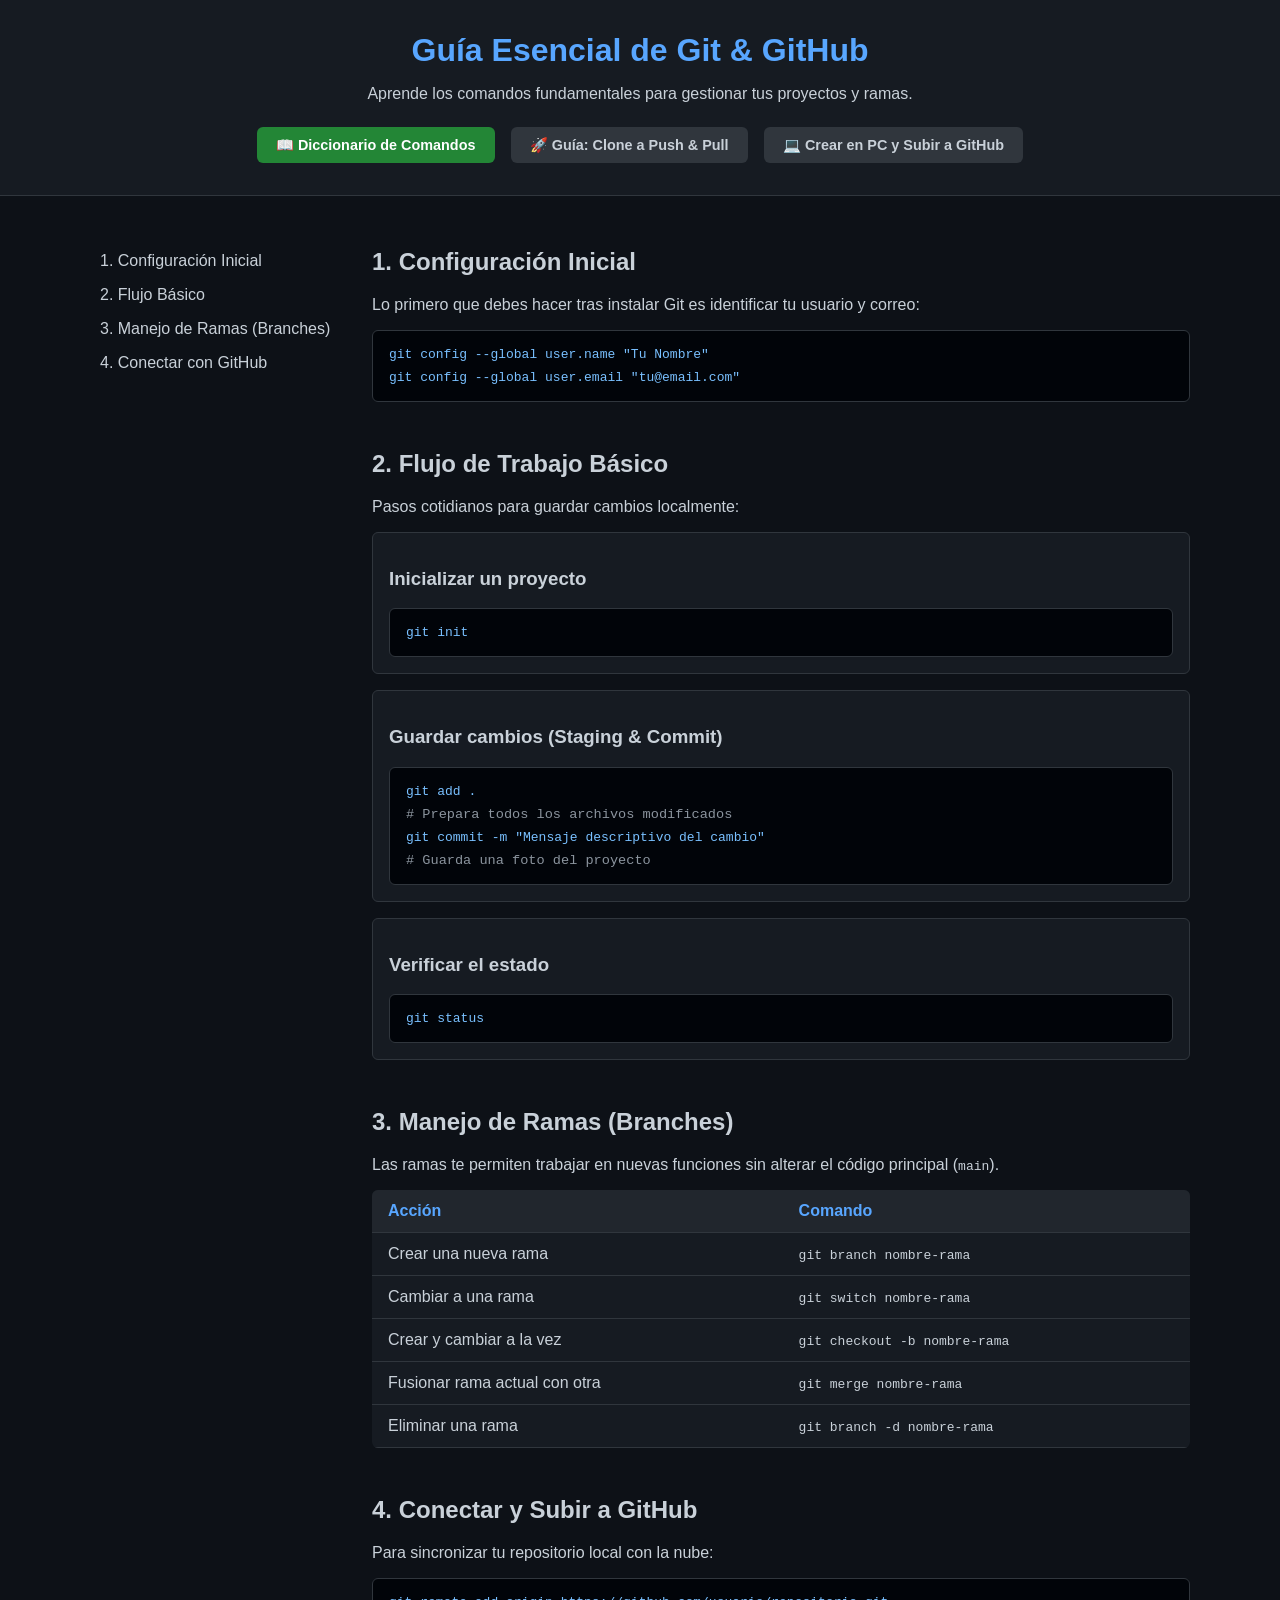
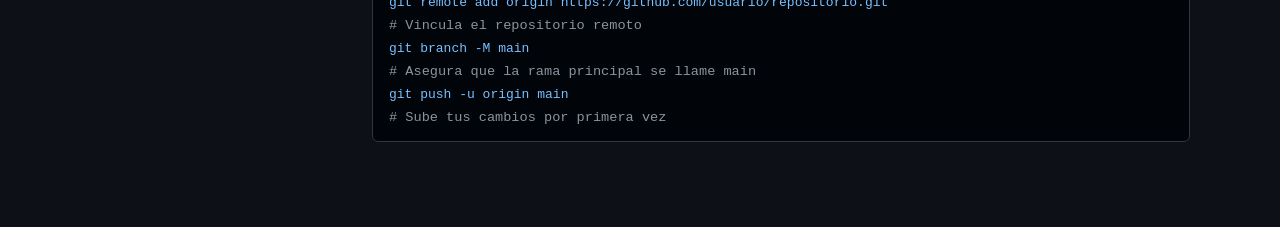
==== index.html @ c0dbb065 "Primer commit: Estructura base de la pagina" ====
<!DOCTYPE html>
<html lang="es">

<head>
    <meta charset="UTF-8">
    <meta name="viewport" content="width=device-width, initial-scale=1.0">
    <title>Guía Rápida de Git & GitHub</title>
    <link rel="stylesheet" href="styles.css">
</head>

<body>

    <header>
        <h1>Guía Esencial de Git & GitHub</h1>
        <p>Aprende los comandos fundamentales para gestionar tus proyectos y ramas.</p>

        <!-- Nuevos botones de navegación -->
        <div class="header-nav">
            <a href="comandos.html" class="btn btn-primary">📖 Diccionario de Comandos</a>
            <a href="flujo-completo.html" class="btn btn-secondary">🚀 Guía: Clone a Push & Pull</a>
            <a href="crear-y-subir.html" class="btn btn-secondary">💻 Crear en PC y Subir a GitHub</a>
        </div>
    </header>

    <div class="container">
        <!-- Navegación lateral -->
        <nav class="sidebar">
            <ul>
                <li><a href="#instalacion">1. Configuración Inicial</a></li>
                <li><a href="#flujo-basico">2. Flujo Básico</a></li>
                <li><a href="#ramas">3. Manejo de Ramas (Branches)</a></li>
                <li><a href="#remote">4. Conectar con GitHub</a></li>
            </ul>
        </nav>

        <!-- Contenido principal -->
        <main class="content">

            <section id="instalacion">
                <h2>1. Configuración Inicial</h2>
                <p>Lo primero que debes hacer tras instalar Git es identificar tu usuario y correo:</p>
                <div class="code-block">
                    <code>git config --global user.name "Tu Nombre"</code>
                    <code>git config --global user.email "tu@email.com"</code>
                </div>
            </section>

            <section id="flujo-basico">
                <h2>2. Flujo de Trabajo Básico</h2>
                <p>Pasos cotidianos para guardar cambios localmente:</p>

                <div class="card">
                    <h3>Inicializar un proyecto</h3>
                    <div class="code-block"><code>git init</code></div>
                </div>

                <div class="card">
                    <h3>Guardar cambios (Staging & Commit)</h3>
                    <div class="code-block">
                        <code>git add .</code>
                        <span class="comment"># Prepara todos los archivos modificados</span>
                        <code>git commit -m "Mensaje descriptivo del cambio"</code>
                        <span class="comment"># Guarda una foto del proyecto</span>
                    </div>
                </div>

                <div class="card">
                    <h3>Verificar el estado</h3>
                    <div class="code-block"><code>git status</code></div>
                </div>
            </section>

            <section id="ramas">
                <h2>3. Manejo de Ramas (Branches)</h2>
                <p>Las ramas te permiten trabajar en nuevas funciones sin alterar el código principal
                    (<code>main</code>).</p>

                <table>
                    <thead>
                        <tr>
                            <th>Acción</th>
                            <th>Comando</th>
                        </tr>
                    </thead>
                    <tbody>
                        <tr>
                            <td>Crear una nueva rama</td>
                            <td><code>git branch nombre-rama</code></td>
                        </tr>
                        <tr>
                            <td>Cambiar a una rama</td>
                            <td><code>git switch nombre-rama</code></td>
                        </tr>
                        <tr>
                            <td>Crear y cambiar a la vez</td>
                            <td><code>git checkout -b nombre-rama</code></td>
                        </tr>
                        <tr>
                            <td>Fusionar rama actual con otra</td>
                            <td><code>git merge nombre-rama</code></td>
                        </tr>
                        <tr>
                            <td>Eliminar una rama</td>
                            <td><code>git branch -d nombre-rama</code></td>
                        </tr>
                    </tbody>
                </table>
            </section>

            <section id="remote">
                <h2>4. Conectar y Subir a GitHub</h2>
                <p>Para sincronizar tu repositorio local con la nube:</p>
                <div class="code-block">
                    <code>git remote add origin https://github.com/usuario/repositorio.git</code>
                    <span class="comment"># Vincula el repositorio remoto</span>
                    <code>git branch -M main</code>
                    <span class="comment"># Asegura que la rama principal se llame main</span>
                    <code>git push -u origin main</code>
                    <span class="comment"># Sube tus cambios por primera vez</span>
                </div>
            </section>

        </main>
    </div>

</body>

</html>
---- styles.css ----
:root {
    --bg-color: #0d1117;
    --panel-bg: #161b22;
    --border-color: #30363d;
    --text-color: #c9d1d9;
    --accent-color: #58a6ff;
    --code-bg: #010409;
}

body {
    font-family: -apple-system, BlinkMacSystemFont, "Segoe UI", Roboto, sans-serif;
    background-color: var(--bg-color);
    color: var(--text-color);
    margin: 0;
    padding: 0;
}

header {
    background-color: var(--panel-bg);
    padding: 2rem;
    text-align: center;
    border-bottom: 1px solid var(--border-color);
}

header h1 {
    margin: 0;
    color: var(--accent-color);
}

.container {
    display: flex;
    max-width: 1100px;
    margin: 2rem auto;
    gap: 2rem;
    padding: 0 1rem;
}

.sidebar {
    width: 250px;
    position: sticky;
    top: 2rem;
    height: fit-content;
}

.sidebar ul {
    list-style: none;
    padding: 0;
}

.sidebar a {
    color: var(--text-color);
    text-decoration: none;
    display: block;
    padding: 0.5rem 0;
    border-left: 2px solid transparent;
    padding-left: 0.5rem;
}

.sidebar a:hover {
    color: var(--accent-color);
    border-left-color: var(--accent-color);
}

.content {
    flex: 1;
}

section {
    margin-bottom: 3rem;
}

.code-block {
    background-color: var(--code-bg);
    border: 1px solid var(--border-color);
    border-radius: 6px;
    padding: 1rem;
    font-family: monospace;
    display: flex;
    flex-direction: column;
    gap: 0.5rem;
}

.code-block code {
    color: #79c0ff;
}

.comment {
    color: #8b949e;
    font-size: 0.85rem;
}

.card {
    background-color: var(--panel-bg);
    border: 1px solid var(--border-color);
    border-radius: 6px;
    padding: 1rem;
    margin-bottom: 1rem;
}

table {
    width: 100%;
    border-collapse: collapse;
    background-color: var(--panel-bg);
    border-radius: 6px;
    overflow: hidden;
}

th, td {
    padding: 0.75rem 1rem;
    text-align: left;
    border-bottom: 1px solid var(--border-color);
}

th {
    background-color: #21262d;
    color: var(--accent-color);
}

/* Botones de navegación */
.header-nav {
    margin-top: 1.5rem;
    display: flex;
    justify-content: center;
    gap: 1rem;
    flex-wrap: wrap;
}

.btn {
    padding: 0.6rem 1.2rem;
    border-radius: 6px;
    text-decoration: none;
    font-weight: 600;
    font-size: 0.9rem;
    transition: background-color 0.2s ease;
}

.btn-primary {
    background-color: #238636;
    color: #ffffff;
}

.btn-primary:hover {
    background-color: #2ea043;
}

.btn-secondary {
    background-color: var(--border-color);
    color: var(--text-color);
}

.btn-secondary:hover {
    background-color: #484f58;
}

/* Layout de página completa */
.container-single {
    max-width: 850px;
    margin: 2rem auto;
    padding: 0 1rem;
}

/* Tarjetas paso a paso */
.step-card {
    background-color: var(--panel-bg);
    border: 1px solid var(--border-color);
    border-radius: 8px;
    padding: 1.5rem;
    margin-bottom: 2rem;
    position: relative;
}

.step-number {
    background-color: var(--accent-color);
    color: #000;
    font-weight: bold;
    padding: 0.2rem 0.6rem;
    border-radius: 4px;
    font-size: 0.8rem;
    text-transform: uppercase;
}
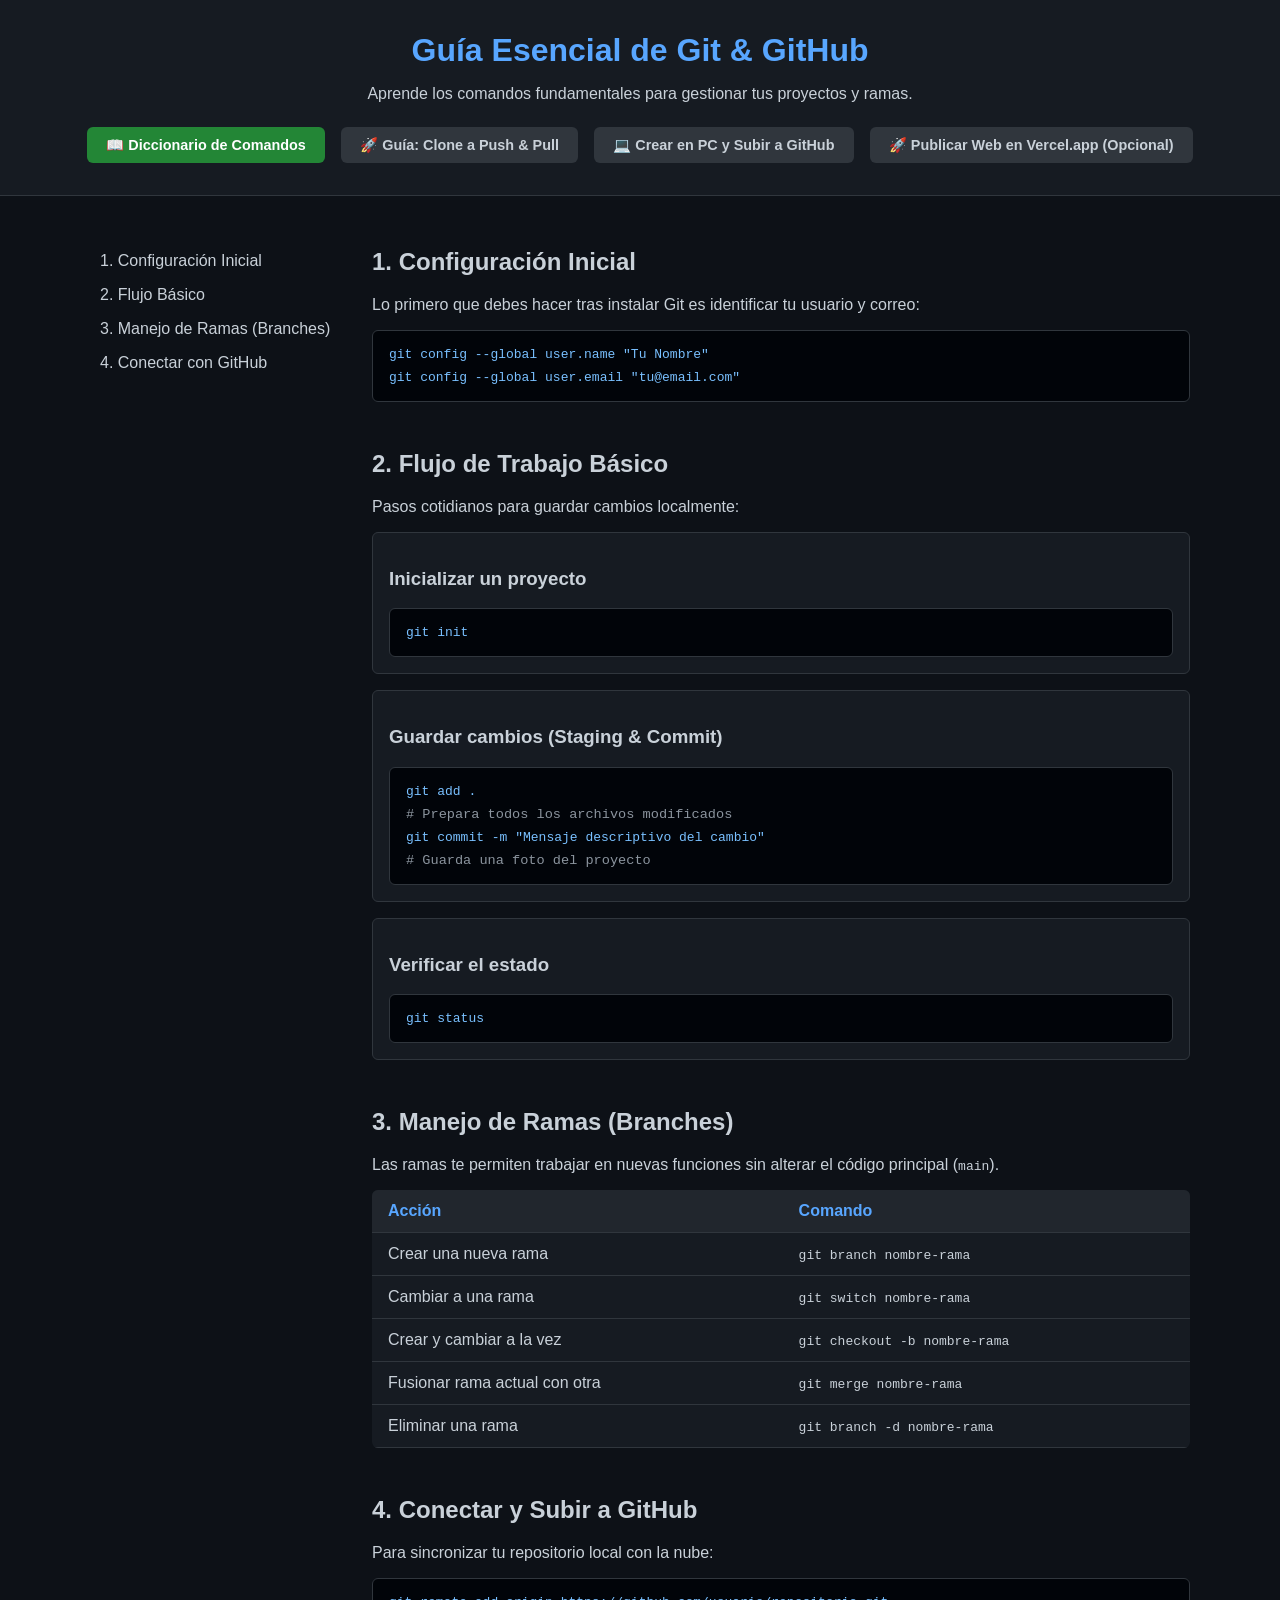
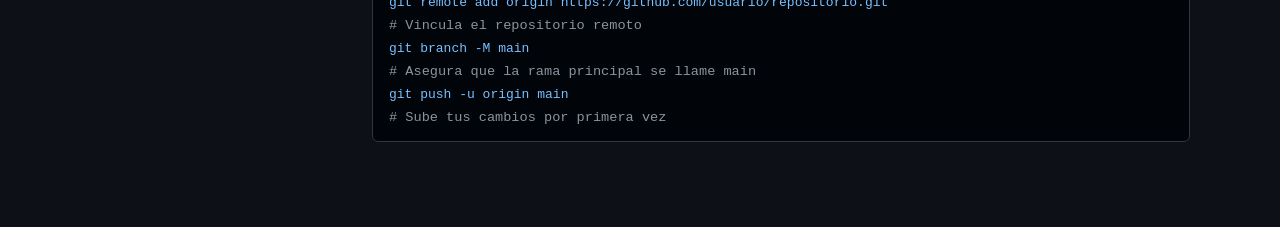
==== commit 5aa2eca2: "Desarrollo de la plantilla del uso de Vercel Se creo la plantilla basica del uso de despliegue de ve" ====
--- a/index.html
+++ b/index.html
@@ -17,8 +17,9 @@
         <!-- Nuevos botones de navegación -->
         <div class="header-nav">
             <a href="comandos.html" class="btn btn-primary">📖 Diccionario de Comandos</a>
-            <a href="flujo-completo.html" class="btn btn-secondary">🚀 Guía: Clone a Push & Pull</a>
+            <a href="clone-y-subir.html" class="btn btn-secondary">🚀 Guía: Clone a Push & Pull</a>
             <a href="crear-y-subir.html" class="btn btn-secondary">💻 Crear en PC y Subir a GitHub</a>
+            <a href="despliegue-vercel.html" class="btn btn-secondary">🚀 Publicar Web en Vercel.app (Opcional)</a>
         </div>
     </header>
 
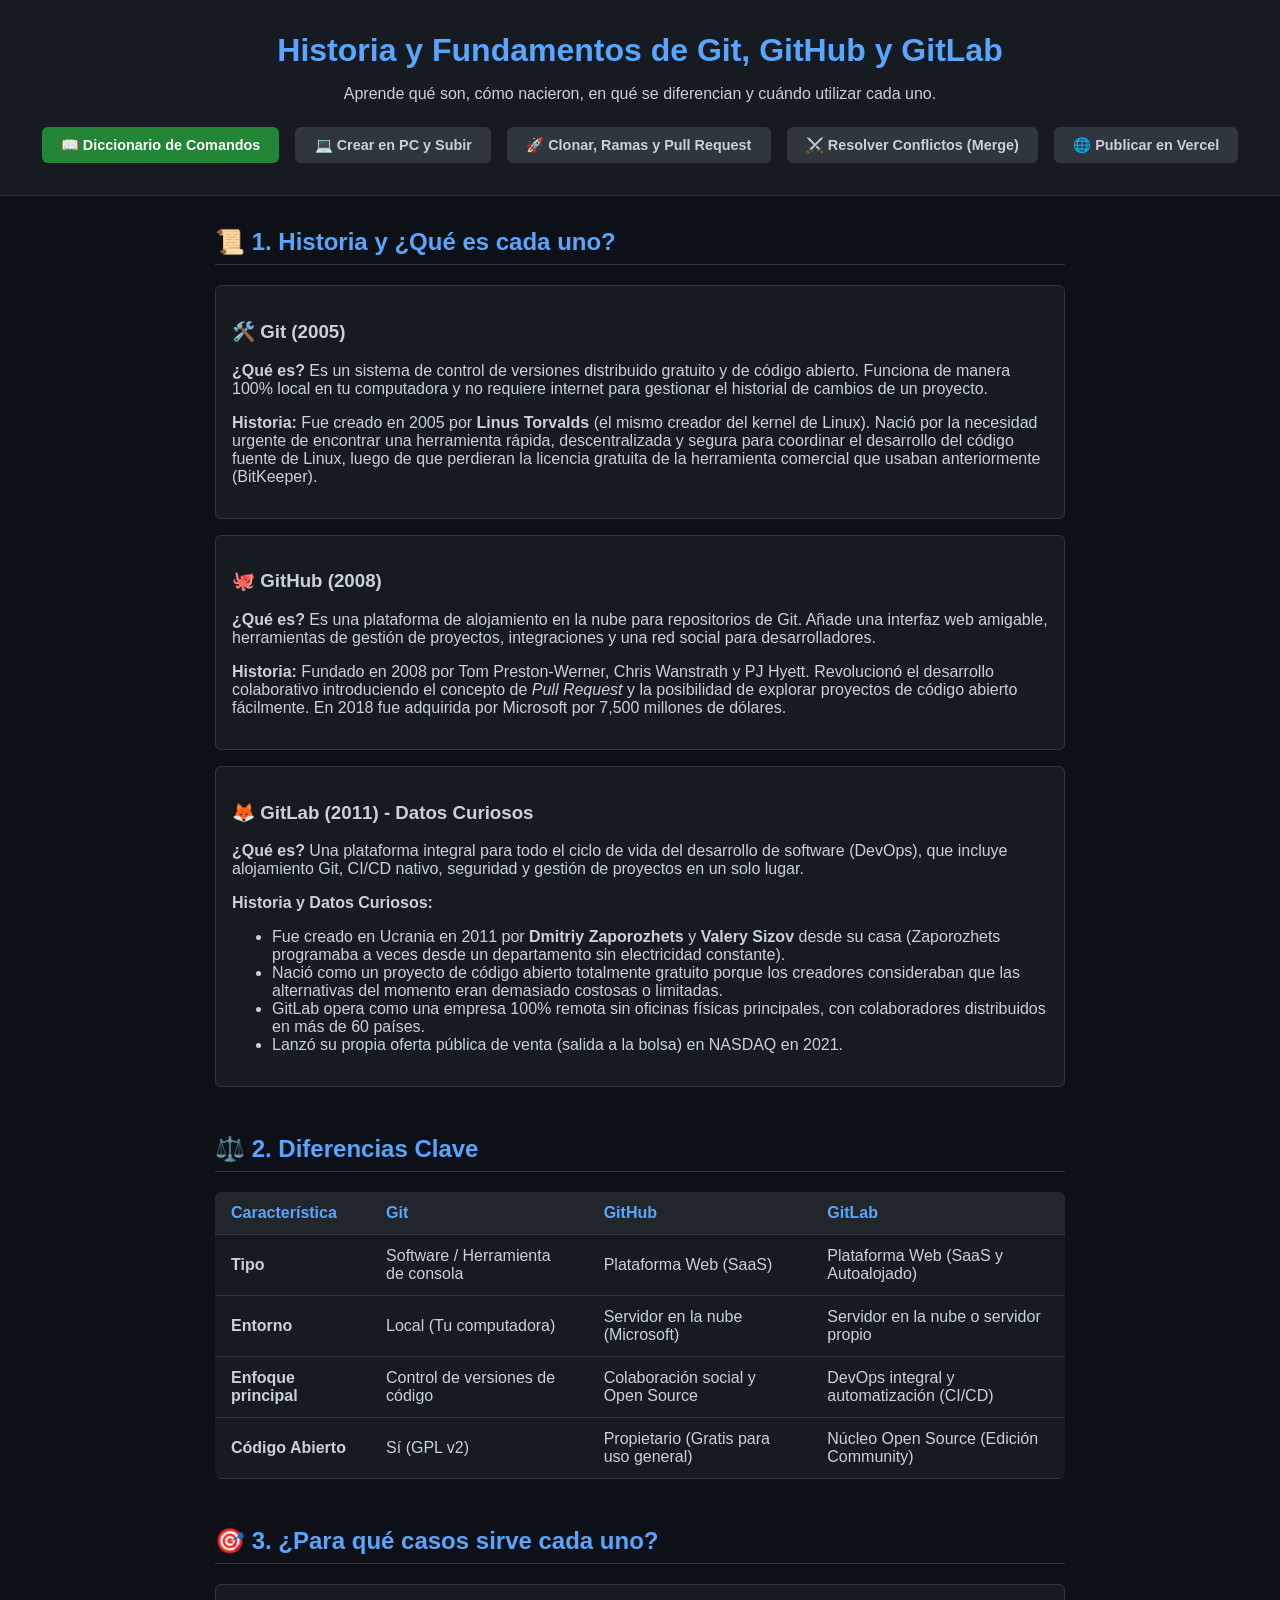
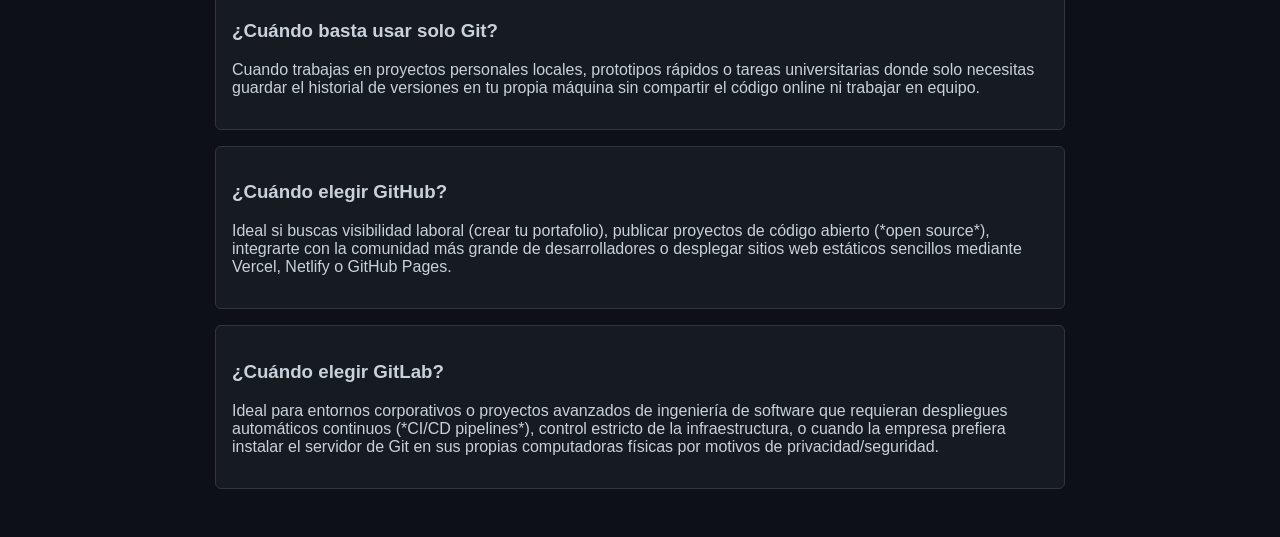
==== commit 71dbc2ad: "Desarrollo de la la platilla de conflictos a la hora de hacer Merge" ====
--- a/index.html
+++ b/index.html
@@ -1,129 +1,128 @@
 <!DOCTYPE html>
 <html lang="es">
-
 <head>
     <meta charset="UTF-8">
     <meta name="viewport" content="width=device-width, initial-scale=1.0">
-    <title>Guía Rápida de Git & GitHub</title>
+    <title>Historia y Fundamentos: Git, GitHub y GitLab</title>
     <link rel="stylesheet" href="styles.css">
 </head>
-
 <body>
 
     <header>
-        <h1>Guía Esencial de Git & GitHub</h1>
-        <p>Aprende los comandos fundamentales para gestionar tus proyectos y ramas.</p>
-
-        <!-- Nuevos botones de navegación -->
+        <h1>Historia y Fundamentos de Git, GitHub y GitLab</h1>
+        <p>Aprende qué son, cómo nacieron, en qué se diferencian y cuándo utilizar cada uno.</p>
+        
+        <!-- Navegación a las guías prácticas del sitio -->
         <div class="header-nav">
             <a href="comandos.html" class="btn btn-primary">📖 Diccionario de Comandos</a>
-            <a href="clone-y-subir.html" class="btn btn-secondary">🚀 Guía: Clone a Push & Pull</a>
-            <a href="crear-y-subir.html" class="btn btn-secondary">💻 Crear en PC y Subir a GitHub</a>
-            <a href="despliegue-vercel.html" class="btn btn-secondary">🚀 Publicar Web en Vercel.app (Opcional)</a>
+            <a href="crear-y-subir.html" class="btn btn-secondary">💻 Crear en PC y Subir</a>
+            <a href="clone-y-subir.html" class="btn btn-secondary">🚀 Clonar, Ramas y Pull Request</a>
+            <a href="conflictos-merge.html" class="btn btn-secondary">⚔️ Resolver Conflictos (Merge)</a>
+            <a href="despliegue-vercel.html" class="btn btn-secondary">🌐 Publicar en Vercel</a>
         </div>
     </header>
 
-    <div class="container">
-        <!-- Navegación lateral -->
-        <nav class="sidebar">
-            <ul>
-                <li><a href="#instalacion">1. Configuración Inicial</a></li>
-                <li><a href="#flujo-basico">2. Flujo Básico</a></li>
-                <li><a href="#ramas">3. Manejo de Ramas (Branches)</a></li>
-                <li><a href="#remote">4. Conectar con GitHub</a></li>
-            </ul>
-        </nav>
+    <div class="container-single">
 
-        <!-- Contenido principal -->
-        <main class="content">
+        <!-- SECCIÓN 1: HISTORIA Y DEFINICIONES -->
+        <section>
+            <h2 style="color: var(--accent-color); border-bottom: 1px solid var(--border-color); padding-bottom: 0.5rem;">
+                📜 1. Historia y ¿Qué es cada uno?
+            </h2>
 
-            <section id="instalacion">
-                <h2>1. Configuración Inicial</h2>
-                <p>Lo primero que debes hacer tras instalar Git es identificar tu usuario y correo:</p>
-                <div class="code-block">
-                    <code>git config --global user.name "Tu Nombre"</code>
-                    <code>git config --global user.email "tu@email.com"</code>
-                </div>
-            </section>
+            <div class="card">
+                <h3>🛠️ Git (2005)</h3>
+                <p><strong>¿Qué es?</strong> Es un sistema de control de versiones distribuido gratuito y de código abierto. Funciona de manera 100% local en tu computadora y no requiere internet para gestionar el historial de cambios de un proyecto.</p>
+                <p><strong>Historia:</strong> Fue creado en 2005 por <strong>Linus Torvalds</strong> (el mismo creador del kernel de Linux). Nació por la necesidad urgente de encontrar una herramienta rápida, descentralizada y segura para coordinar el desarrollo del código fuente de Linux, luego de que perdieran la licencia gratuita de la herramienta comercial que usaban anteriormente (BitKeeper).</p>
+            </div>
 
-            <section id="flujo-basico">
-                <h2>2. Flujo de Trabajo Básico</h2>
-                <p>Pasos cotidianos para guardar cambios localmente:</p>
+            <div class="card">
+                <h3>🐙 GitHub (2008)</h3>
+                <p><strong>¿Qué es?</strong> Es una plataforma de alojamiento en la nube para repositorios de Git. Añade una interfaz web amigable, herramientas de gestión de proyectos, integraciones y una red social para desarrolladores.</p>
+                <p><strong>Historia:</strong> Fundado en 2008 por Tom Preston-Werner, Chris Wanstrath y PJ Hyett. Revolucionó el desarrollo colaborativo introduciendo el concepto de <em>Pull Request</em> y la posibilidad de explorar proyectos de código abierto fácilmente. En 2018 fue adquirida por Microsoft por 7,500 millones de dólares.</p>
+            </div>
 
-                <div class="card">
-                    <h3>Inicializar un proyecto</h3>
-                    <div class="code-block"><code>git init</code></div>
-                </div>
+            <div class="card">
+                <h3>🦊 GitLab (2011) - Datos Curiosos</h3>
+                <p><strong>¿Qué es?</strong> Una plataforma integral para todo el ciclo de vida del desarrollo de software (DevOps), que incluye alojamiento Git, CI/CD nativo, seguridad y gestión de proyectos en un solo lugar.</p>
+                <p><strong>Historia y Datos Curiosos:</strong> 
+                    <ul>
+                        <li>Fue creado en Ucrania en 2011 por <strong>Dmitriy Zaporozhets</strong> y <strong>Valery Sizov</strong> desde su casa (Zaporozhets programaba a veces desde un departamento sin electricidad constante).</li>
+                        <li>Nació como un proyecto de código abierto totalmente gratuito porque los creadores consideraban que las alternativas del momento eran demasiado costosas o limitadas.</li>
+                        <li>GitLab opera como una empresa 100% remota sin oficinas físicas principales, con colaboradores distribuidos en más de 60 países.</li>
+                        <li>Lanzó su propia oferta pública de venta (salida a la bolsa) en NASDAQ en 2021.</li>
+                    </ul>
+                </p>
+            </div>
+        </section>
 
-                <div class="card">
-                    <h3>Guardar cambios (Staging & Commit)</h3>
-                    <div class="code-block">
-                        <code>git add .</code>
-                        <span class="comment"># Prepara todos los archivos modificados</span>
-                        <code>git commit -m "Mensaje descriptivo del cambio"</code>
-                        <span class="comment"># Guarda una foto del proyecto</span>
-                    </div>
-                </div>
+        <!-- SECCIÓN 2: TABLA COMPARATIVA -->
+        <section style="margin-top: 3rem;">
+            <h2 style="color: var(--accent-color); border-bottom: 1px solid var(--border-color); padding-bottom: 0.5rem;">
+                ⚖️ 2. Diferencias Clave
+            </h2>
 
-                <div class="card">
-                    <h3>Verificar el estado</h3>
-                    <div class="code-block"><code>git status</code></div>
-                </div>
-            </section>
+            <table>
+                <thead>
+                    <tr>
+                        <th>Característica</th>
+                        <th>Git</th>
+                        <th>GitHub</th>
+                        <th>GitLab</th>
+                    </tr>
+                </thead>
+                <tbody>
+                    <tr>
+                        <td><strong>Tipo</strong></td>
+                        <td>Software / Herramienta de consola</td>
+                        <td>Plataforma Web (SaaS)</td>
+                        <td>Plataforma Web (SaaS y Autoalojado)</td>
+                    </tr>
+                    <tr>
+                        <td><strong>Entorno</strong></td>
+                        <td>Local (Tu computadora)</td>
+                        <td>Servidor en la nube (Microsoft)</td>
+                        <td>Servidor en la nube o servidor propio</td>
+                    </tr>
+                    <tr>
+                        <td><strong>Enfoque principal</strong></td>
+                        <td>Control de versiones de código</td>
+                        <td>Colaboración social y Open Source</td>
+                        <td>DevOps integral y automatización (CI/CD)</td>
+                    </tr>
+                    <tr>
+                        <td><strong>Código Abierto</strong></td>
+                        <td>Sí (GPL v2)</td>
+                        <td>Propietario (Gratis para uso general)</td>
+                        <td>Núcleo Open Source (Edición Community)</td>
+                    </tr>
+                </tbody>
+            </table>
+        </section>
 
-            <section id="ramas">
-                <h2>3. Manejo de Ramas (Branches)</h2>
-                <p>Las ramas te permiten trabajar en nuevas funciones sin alterar el código principal
-                    (<code>main</code>).</p>
+        <!-- SECCIÓN 3: CASOS DE USO RECOMENDADOS -->
+        <section style="margin-top: 3rem;">
+            <h2 style="color: var(--accent-color); border-bottom: 1px solid var(--border-color); padding-bottom: 0.5rem;">
+                🎯 3. ¿Para qué casos sirve cada uno?
+            </h2>
 
-                <table>
-                    <thead>
-                        <tr>
-                            <th>Acción</th>
-                            <th>Comando</th>
-                        </tr>
-                    </thead>
-                    <tbody>
-                        <tr>
-                            <td>Crear una nueva rama</td>
-                            <td><code>git branch nombre-rama</code></td>
-                        </tr>
-                        <tr>
-                            <td>Cambiar a una rama</td>
-                            <td><code>git switch nombre-rama</code></td>
-                        </tr>
-                        <tr>
-                            <td>Crear y cambiar a la vez</td>
-                            <td><code>git checkout -b nombre-rama</code></td>
-                        </tr>
-                        <tr>
-                            <td>Fusionar rama actual con otra</td>
-                            <td><code>git merge nombre-rama</code></td>
-                        </tr>
-                        <tr>
-                            <td>Eliminar una rama</td>
-                            <td><code>git branch -d nombre-rama</code></td>
-                        </tr>
-                    </tbody>
-                </table>
-            </section>
+            <div class="card">
+                <h3>¿Cuándo basta usar solo Git?</h3>
+                <p>Cuando trabajas en proyectos personales locales, prototipos rápidos o tareas universitarias donde solo necesitas guardar el historial de versiones en tu propia máquina sin compartir el código online ni trabajar en equipo.</p>
+            </div>
 
-            <section id="remote">
-                <h2>4. Conectar y Subir a GitHub</h2>
-                <p>Para sincronizar tu repositorio local con la nube:</p>
-                <div class="code-block">
-                    <code>git remote add origin https://github.com/usuario/repositorio.git</code>
-                    <span class="comment"># Vincula el repositorio remoto</span>
-                    <code>git branch -M main</code>
-                    <span class="comment"># Asegura que la rama principal se llame main</span>
-                    <code>git push -u origin main</code>
-                    <span class="comment"># Sube tus cambios por primera vez</span>
-                </div>
-            </section>
+            <div class="card">
+                <h3>¿Cuándo elegir GitHub?</h3>
+                <p>Ideal si buscas visibilidad laboral (crear tu portafolio), publicar proyectos de código abierto (*open source*), integrarte con la comunidad más grande de desarrolladores o desplegar sitios web estáticos sencillos mediante Vercel, Netlify o GitHub Pages.</p>
+            </div>
 
-        </main>
+            <div class="card">
+                <h3>¿Cuándo elegir GitLab?</h3>
+                <p>Ideal para entornos corporativos o proyectos avanzados de ingeniería de software que requieran despliegues automáticos continuos (*CI/CD pipelines*), control estricto de la infraestructura, o cuando la empresa prefiera instalar el servidor de Git en sus propias computadoras físicas por motivos de privacidad/seguridad.</p>
+            </div>
+        </section>
+
     </div>
 
 </body>
-
 </html>
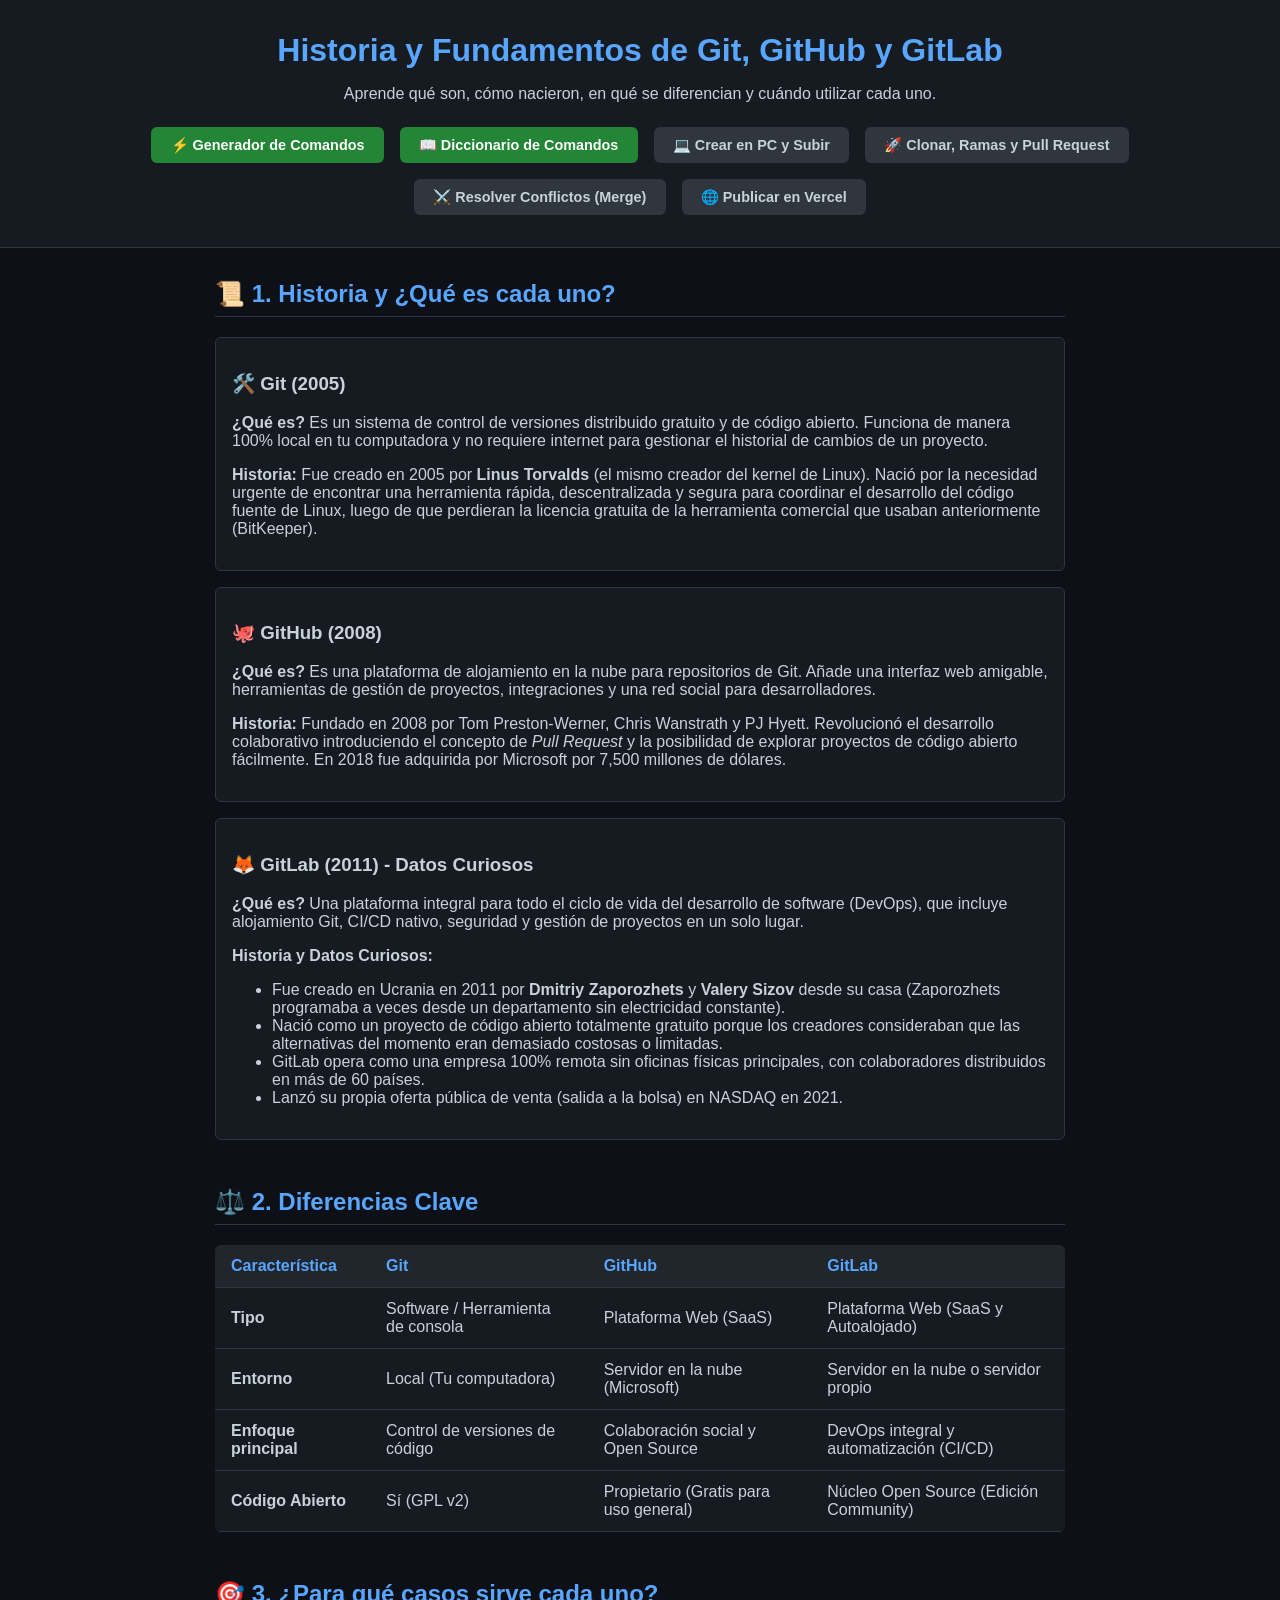
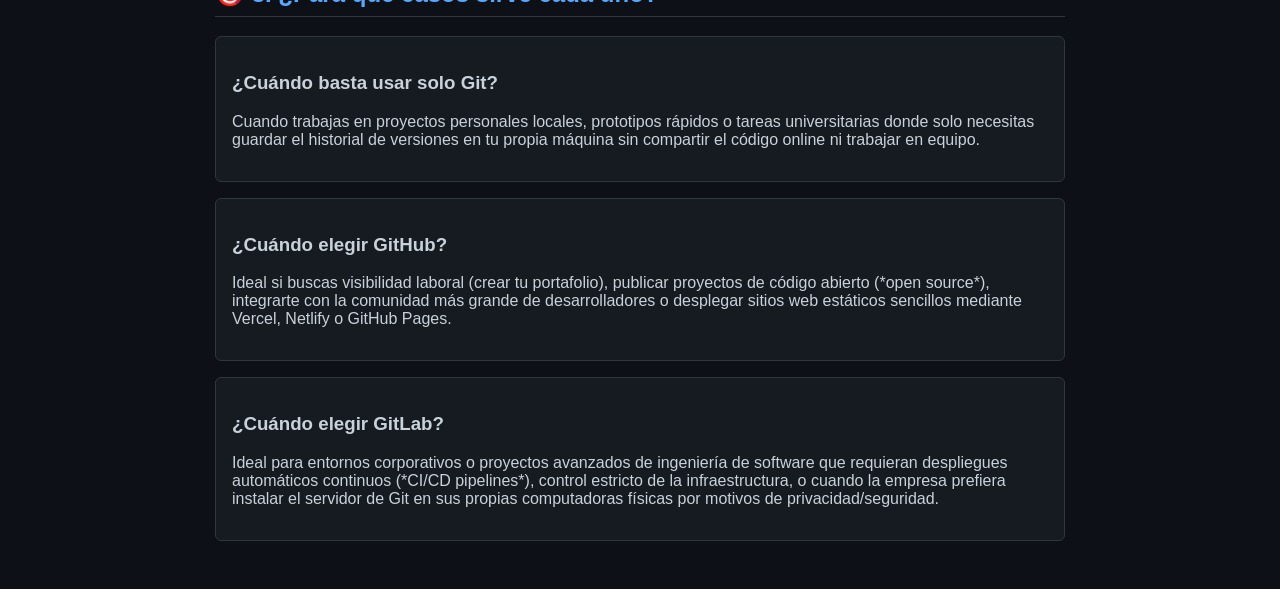
==== commit 21c93a9f: "Desarrollo de la plantilla generador y tambien agregación del boton copiar en todas las lineas de co" ====
--- a/index.html
+++ b/index.html
@@ -1,19 +1,22 @@
 <!DOCTYPE html>
 <html lang="es">
+
 <head>
     <meta charset="UTF-8">
     <meta name="viewport" content="width=device-width, initial-scale=1.0">
     <title>Historia y Fundamentos: Git, GitHub y GitLab</title>
     <link rel="stylesheet" href="styles.css">
 </head>
+
 <body>
 
     <header>
         <h1>Historia y Fundamentos de Git, GitHub y GitLab</h1>
         <p>Aprende qué son, cómo nacieron, en qué se diferencian y cuándo utilizar cada uno.</p>
-        
+
         <!-- Navegación a las guías prácticas del sitio -->
         <div class="header-nav">
+            <a href="generador.html" class="btn btn-primary">⚡ Generador de Comandos</a>
             <a href="comandos.html" class="btn btn-primary">📖 Diccionario de Comandos</a>
             <a href="crear-y-subir.html" class="btn btn-secondary">💻 Crear en PC y Subir</a>
             <a href="clone-y-subir.html" class="btn btn-secondary">🚀 Clonar, Ramas y Pull Request</a>
@@ -26,39 +29,57 @@
 
         <!-- SECCIÓN 1: HISTORIA Y DEFINICIONES -->
         <section>
-            <h2 style="color: var(--accent-color); border-bottom: 1px solid var(--border-color); padding-bottom: 0.5rem;">
+            <h2
+                style="color: var(--accent-color); border-bottom: 1px solid var(--border-color); padding-bottom: 0.5rem;">
                 📜 1. Historia y ¿Qué es cada uno?
             </h2>
 
             <div class="card">
                 <h3>🛠️ Git (2005)</h3>
-                <p><strong>¿Qué es?</strong> Es un sistema de control de versiones distribuido gratuito y de código abierto. Funciona de manera 100% local en tu computadora y no requiere internet para gestionar el historial de cambios de un proyecto.</p>
-                <p><strong>Historia:</strong> Fue creado en 2005 por <strong>Linus Torvalds</strong> (el mismo creador del kernel de Linux). Nació por la necesidad urgente de encontrar una herramienta rápida, descentralizada y segura para coordinar el desarrollo del código fuente de Linux, luego de que perdieran la licencia gratuita de la herramienta comercial que usaban anteriormente (BitKeeper).</p>
+                <p><strong>¿Qué es?</strong> Es un sistema de control de versiones distribuido gratuito y de código
+                    abierto. Funciona de manera 100% local en tu computadora y no requiere internet para gestionar el
+                    historial de cambios de un proyecto.</p>
+                <p><strong>Historia:</strong> Fue creado en 2005 por <strong>Linus Torvalds</strong> (el mismo creador
+                    del kernel de Linux). Nació por la necesidad urgente de encontrar una herramienta rápida,
+                    descentralizada y segura para coordinar el desarrollo del código fuente de Linux, luego de que
+                    perdieran la licencia gratuita de la herramienta comercial que usaban anteriormente (BitKeeper).</p>
             </div>
 
             <div class="card">
                 <h3>🐙 GitHub (2008)</h3>
-                <p><strong>¿Qué es?</strong> Es una plataforma de alojamiento en la nube para repositorios de Git. Añade una interfaz web amigable, herramientas de gestión de proyectos, integraciones y una red social para desarrolladores.</p>
-                <p><strong>Historia:</strong> Fundado en 2008 por Tom Preston-Werner, Chris Wanstrath y PJ Hyett. Revolucionó el desarrollo colaborativo introduciendo el concepto de <em>Pull Request</em> y la posibilidad de explorar proyectos de código abierto fácilmente. En 2018 fue adquirida por Microsoft por 7,500 millones de dólares.</p>
+                <p><strong>¿Qué es?</strong> Es una plataforma de alojamiento en la nube para repositorios de Git. Añade
+                    una interfaz web amigable, herramientas de gestión de proyectos, integraciones y una red social para
+                    desarrolladores.</p>
+                <p><strong>Historia:</strong> Fundado en 2008 por Tom Preston-Werner, Chris Wanstrath y PJ Hyett.
+                    Revolucionó el desarrollo colaborativo introduciendo el concepto de <em>Pull Request</em> y la
+                    posibilidad de explorar proyectos de código abierto fácilmente. En 2018 fue adquirida por Microsoft
+                    por 7,500 millones de dólares.</p>
             </div>
 
             <div class="card">
                 <h3>🦊 GitLab (2011) - Datos Curiosos</h3>
-                <p><strong>¿Qué es?</strong> Una plataforma integral para todo el ciclo de vida del desarrollo de software (DevOps), que incluye alojamiento Git, CI/CD nativo, seguridad y gestión de proyectos en un solo lugar.</p>
-                <p><strong>Historia y Datos Curiosos:</strong> 
-                    <ul>
-                        <li>Fue creado en Ucrania en 2011 por <strong>Dmitriy Zaporozhets</strong> y <strong>Valery Sizov</strong> desde su casa (Zaporozhets programaba a veces desde un departamento sin electricidad constante).</li>
-                        <li>Nació como un proyecto de código abierto totalmente gratuito porque los creadores consideraban que las alternativas del momento eran demasiado costosas o limitadas.</li>
-                        <li>GitLab opera como una empresa 100% remota sin oficinas físicas principales, con colaboradores distribuidos en más de 60 países.</li>
-                        <li>Lanzó su propia oferta pública de venta (salida a la bolsa) en NASDAQ en 2021.</li>
-                    </ul>
+                <p><strong>¿Qué es?</strong> Una plataforma integral para todo el ciclo de vida del desarrollo de
+                    software (DevOps), que incluye alojamiento Git, CI/CD nativo, seguridad y gestión de proyectos en un
+                    solo lugar.</p>
+                <p><strong>Historia y Datos Curiosos:</strong>
+                <ul>
+                    <li>Fue creado en Ucrania en 2011 por <strong>Dmitriy Zaporozhets</strong> y <strong>Valery
+                            Sizov</strong> desde su casa (Zaporozhets programaba a veces desde un departamento sin
+                        electricidad constante).</li>
+                    <li>Nació como un proyecto de código abierto totalmente gratuito porque los creadores consideraban
+                        que las alternativas del momento eran demasiado costosas o limitadas.</li>
+                    <li>GitLab opera como una empresa 100% remota sin oficinas físicas principales, con colaboradores
+                        distribuidos en más de 60 países.</li>
+                    <li>Lanzó su propia oferta pública de venta (salida a la bolsa) en NASDAQ en 2021.</li>
+                </ul>
                 </p>
             </div>
         </section>
 
         <!-- SECCIÓN 2: TABLA COMPARATIVA -->
         <section style="margin-top: 3rem;">
-            <h2 style="color: var(--accent-color); border-bottom: 1px solid var(--border-color); padding-bottom: 0.5rem;">
+            <h2
+                style="color: var(--accent-color); border-bottom: 1px solid var(--border-color); padding-bottom: 0.5rem;">
                 ⚖️ 2. Diferencias Clave
             </h2>
 
@@ -102,27 +123,35 @@
 
         <!-- SECCIÓN 3: CASOS DE USO RECOMENDADOS -->
         <section style="margin-top: 3rem;">
-            <h2 style="color: var(--accent-color); border-bottom: 1px solid var(--border-color); padding-bottom: 0.5rem;">
+            <h2
+                style="color: var(--accent-color); border-bottom: 1px solid var(--border-color); padding-bottom: 0.5rem;">
                 🎯 3. ¿Para qué casos sirve cada uno?
             </h2>
 
             <div class="card">
                 <h3>¿Cuándo basta usar solo Git?</h3>
-                <p>Cuando trabajas en proyectos personales locales, prototipos rápidos o tareas universitarias donde solo necesitas guardar el historial de versiones en tu propia máquina sin compartir el código online ni trabajar en equipo.</p>
+                <p>Cuando trabajas en proyectos personales locales, prototipos rápidos o tareas universitarias donde
+                    solo necesitas guardar el historial de versiones en tu propia máquina sin compartir el código online
+                    ni trabajar en equipo.</p>
             </div>
 
             <div class="card">
                 <h3>¿Cuándo elegir GitHub?</h3>
-                <p>Ideal si buscas visibilidad laboral (crear tu portafolio), publicar proyectos de código abierto (*open source*), integrarte con la comunidad más grande de desarrolladores o desplegar sitios web estáticos sencillos mediante Vercel, Netlify o GitHub Pages.</p>
+                <p>Ideal si buscas visibilidad laboral (crear tu portafolio), publicar proyectos de código abierto
+                    (*open source*), integrarte con la comunidad más grande de desarrolladores o desplegar sitios web
+                    estáticos sencillos mediante Vercel, Netlify o GitHub Pages.</p>
             </div>
 
             <div class="card">
                 <h3>¿Cuándo elegir GitLab?</h3>
-                <p>Ideal para entornos corporativos o proyectos avanzados de ingeniería de software que requieran despliegues automáticos continuos (*CI/CD pipelines*), control estricto de la infraestructura, o cuando la empresa prefiera instalar el servidor de Git en sus propias computadoras físicas por motivos de privacidad/seguridad.</p>
+                <p>Ideal para entornos corporativos o proyectos avanzados de ingeniería de software que requieran
+                    despliegues automáticos continuos (*CI/CD pipelines*), control estricto de la infraestructura, o
+                    cuando la empresa prefiera instalar el servidor de Git en sus propias computadoras físicas por
+                    motivos de privacidad/seguridad.</p>
             </div>
         </section>
 
     </div>
+</body>
 
-</body>
 </html>
--- a/styles.css
+++ b/styles.css
@@ -177,4 +177,102 @@
     border-radius: 4px;
     font-size: 0.8rem;
     text-transform: uppercase;
+}
+
+/* Estilos para el botón de copia automático en .code-block */
+.code-block {
+    position: relative; /* Necesario para posicionar el botón de forma absoluta */
+    padding-right: 5rem !important; /* Deja espacio para que el botón no tape texto largo */
+}
+
+.auto-copy-btn {
+    position: absolute;
+    top: 0.6rem;
+    right: 0.6rem;
+    background-color: var(--border-color);
+    color: var(--text-color);
+    border: 1px solid rgba(255, 255, 255, 0.1);
+    border-radius: 4px;
+    padding: 0.3rem 0.65rem;
+    font-size: 0.75rem;
+    font-weight: 600;
+    cursor: pointer;
+    white-space: nowrap;
+    transition: background-color 0.2s ease, border-color 0.2s ease, transform 0.1s ease;
+    user-select: none;
+}
+
+.auto-copy-btn:hover {
+    background-color: #484f58;
+    border-color: var(--accent-color);
+}
+
+.auto-copy-btn:active {
+    transform: scale(0.95);
+}
+
+.auto-copy-btn.copied {
+    background-color: #238636;
+    color: #ffffff;
+    border-color: #2ea043;
+}
+
+/* Transformación de los bloques de código al estilo del generador */
+.code-block {
+    background-color: transparent !important;
+    border: none !important;
+    padding: 0 !important;
+    display: flex;
+    flex-direction: column;
+    gap: 0.75rem;
+}
+
+.command-item {
+    background-color: var(--code-bg);
+    border: 1px solid var(--border-color);
+    border-radius: 6px;
+    padding: 0.8rem 1rem;
+    display: flex;
+    justify-content: space-between;
+    align-items: center;
+    gap: 1rem;
+}
+
+.command-details {
+    display: flex;
+    flex-direction: column;
+    gap: 0.3rem;
+}
+
+.command-details code {
+    color: #79c0ff;
+    font-family: monospace;
+    font-size: 0.95rem;
+}
+
+.command-details .comment {
+    color: #8b949e;
+    font-size: 0.85rem;
+    user-select: none;
+}
+
+.single-copy-btn {
+    background-color: var(--border-color);
+    color: var(--text-color);
+    border: none;
+    border-radius: 4px;
+    padding: 0.4rem 0.8rem;
+    font-size: 0.8rem;
+    cursor: pointer;
+    white-space: nowrap;
+    transition: background-color 0.2s ease;
+}
+
+.single-copy-btn:hover {
+    background-color: #484f58;
+}
+
+.single-copy-btn.copied {
+    background-color: #238636;
+    color: #ffffff;
 }
